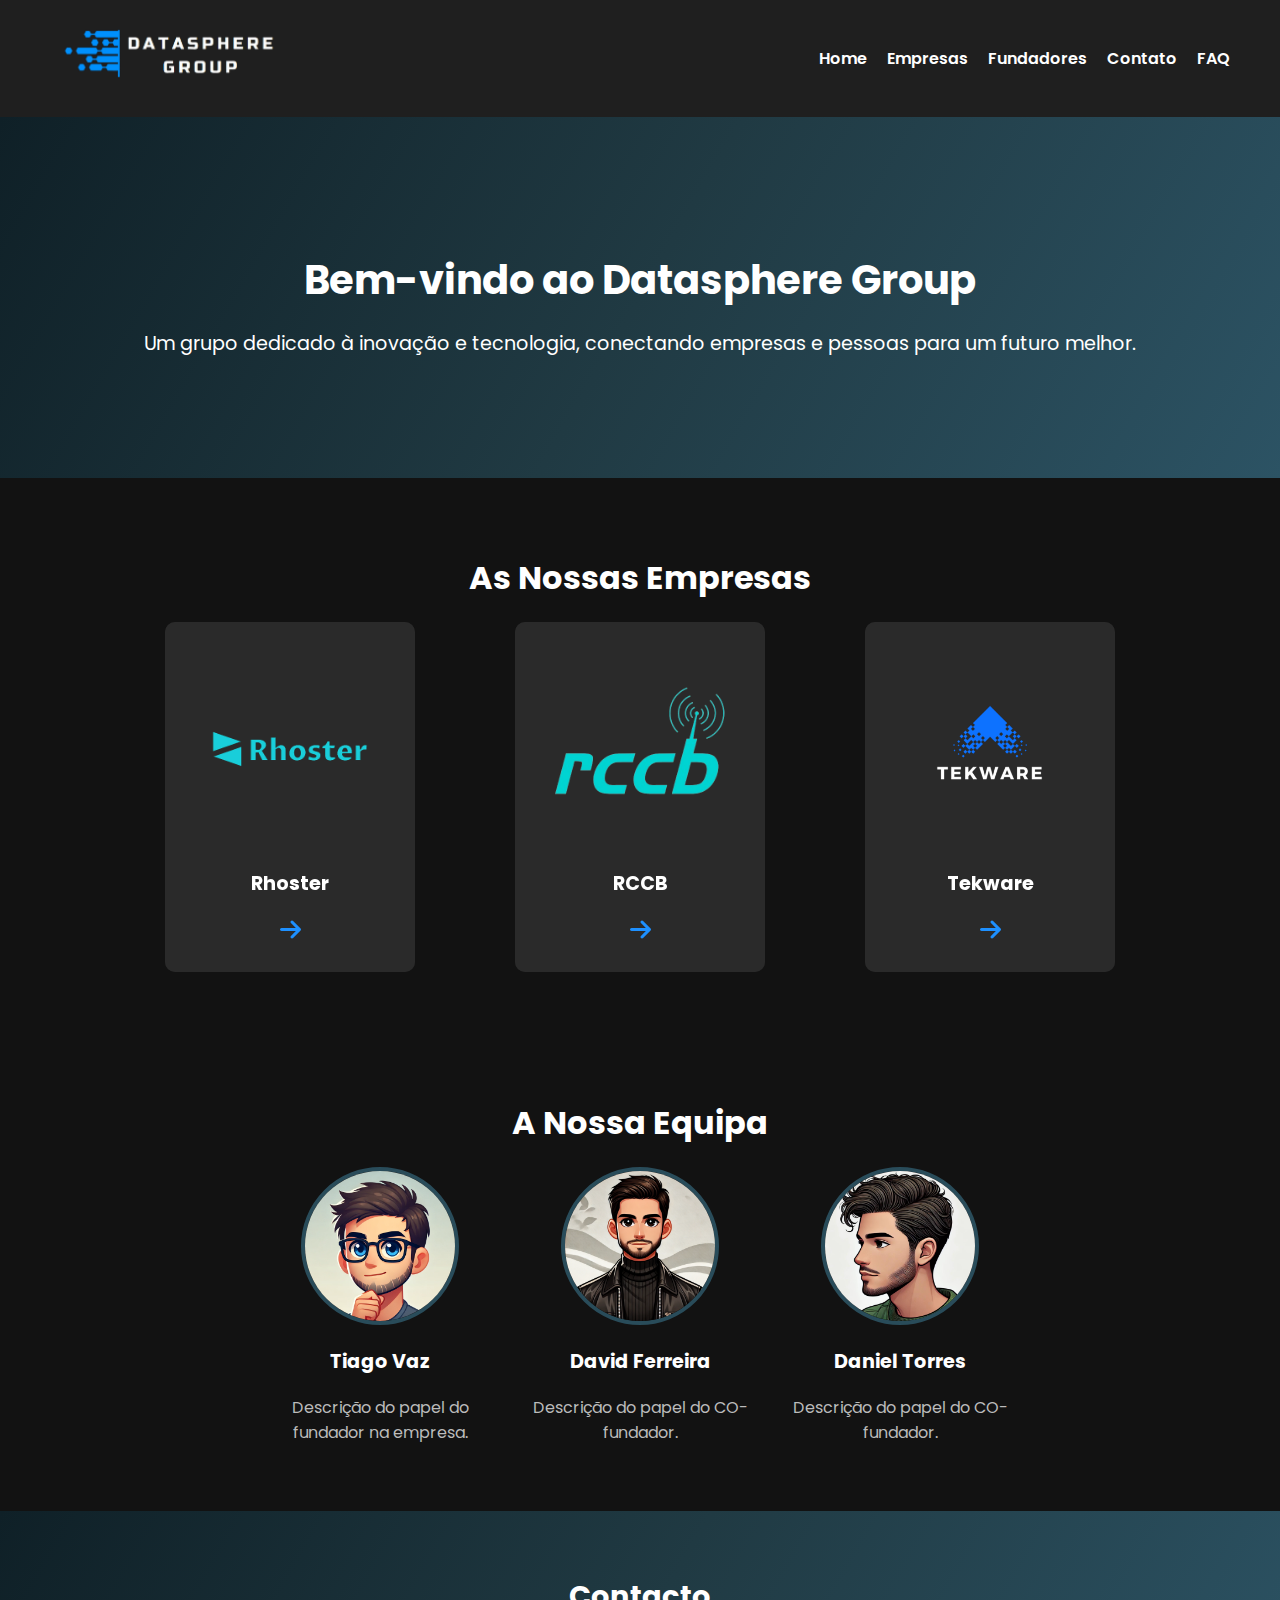
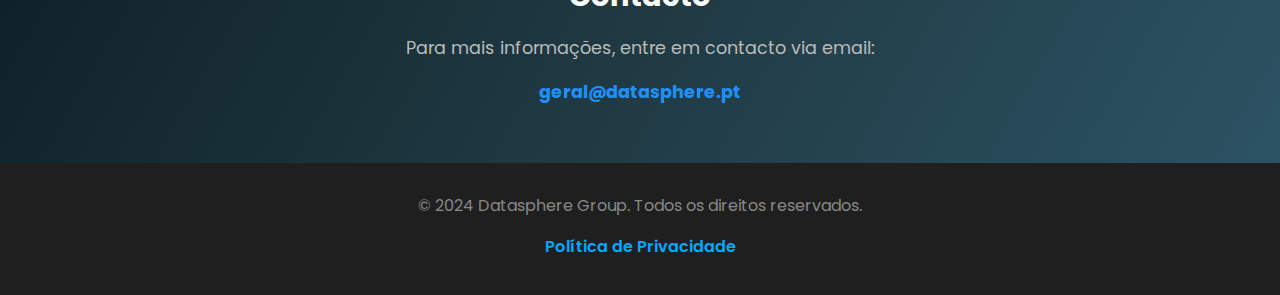
==== index.html @ 9d8e7bbe "Website commit" ====
<!DOCTYPE html>
<html lang="pt">

<head>
  <meta charset="UTF-8" />
  <meta name="viewport" content="width=device-width, initial-scale=1.0" />
  <title>Datasphere Group</title>
  <!-- icon do separador -->
  <link rel="icon" type="image/png" sizes="32x32" href="./img/ICO format Logo.ico" />
  <link rel="icon" type="image/png" sizes="16x16" href="./img/ICO format Logo.ico" />

  <!-- Fonts utilizadas -->
  <link href="https://fonts.googleapis.com/css2?family=Poppins:wght@300;400;600&display=swap" rel="stylesheet" />

  <!-- font icons -->
  <link rel="stylesheet" href="https://cdnjs.cloudflare.com/ajax/libs/font-awesome/6.0.0-beta3/css/all.min.css" />

  <!-- CSS  -->
  <link rel="stylesheet" href="./src/style.css" />
</head>

<body>
  <header>
    <div class="logo">
      <a href="#home">
        <img src="./img/sadadasdsadadsad.png" alt="Datasphere Group Logo" />
      </a>
    </div>
    <nav>
      <ul>
        <li><a href="#home">Home</a></li>
        <li><a href="#empresas">Empresas</a></li>
        <li><a href="#fundadores">Fundadores</a></li>
        <li><a href="#contacto">Contato</a></li>
        <li><a href="faq.html" class="active">FAQ</a></li>
      </ul>
    </nav>
    <div class="menu-toggle">
      <span></span>
      <span></span>
      <span></span>
    </div>
  </header>

  <section id="home" class="hero">
    <div class="hero-content">
      <h2>Bem-vindo ao Datasphere Group</h2>
      <p>
        Um grupo dedicado à inovação e tecnologia, conectando empresas e
        pessoas para um futuro melhor.
      </p>
    </div>
  </section>

  <section id="empresas" class="empresas">
    <h2>As Nossas Empresas</h2>
    <div class="grid">
      <div class="empresa-card">
        <div class="card">
          <div class="front">
            <img src="./img/default 500x500 sem fundo.png" alt="Rhoster Logo" />
            <h3>Rhoster</h3>
            <i class="fa-solid fa-arrow-right"></i>
          </div>
          <div class="back">
            <p>
              A Rhoster, fundada em 2022 em Castelo Branco, oferece alojamento
              de servidores virtuais com conexões rápidas de até 150Mbps
              partilhados. Atua no mercado nacional e europeu por meio de
              parceiros...
            </p>
            <a href="https://www.rhoster.pt" target="_blank">Visitar</a>
          </div>
        </div>
      </div>
      <div class="empresa-card">
        <div class="card">
          <div class="front">
            <img src="./img/rccb.png" alt="RCCB Logo" />
            <h3>RCCB</h3>
            <i class="fa-solid fa-arrow-right"></i>
          </div>
          <div class="back">
            <p>Brevemente mais informações...</p>
            <a href="https://www.rccb.pt" target="_blank">Visitar</a>
          </div>
        </div>
      </div>
      <div class="empresa-card">
        <div class="card">
          <div class="front">
            <img src="./img/3.png" alt="Tekware Logo" />
            <h3>Tekware</h3>
            <i class="fa-solid fa-arrow-right"></i>
          </div>
          <div class="back">
            <p>Brevemente mais informações...</p>
            <a href="https://www.tekware.pt" target="_blank">Visitar</a>
          </div>
        </div>
      </div>
    </div>
  </section>
  <section id="fundadores" class="fundadores">
    <h2>A Nossa Equipa</h2>
    <div class="founders">
      <div class="founder">
        <img src="./img/Avatar Tiago.png" alt="Fundador" />
        <h3>Tiago Vaz</h3>
        <p>Descrição do papel do fundador na empresa.</p>
      </div>
      <div class="founder">
        <img src="./img/Avatar David.png" alt="Co-Fundador" />
        <h3>David Ferreira</h3>
        <p>Descrição do papel do CO-fundador.</p>
      </div>
      <div class="founder">
        <img src="./img/Daniel Torres avatar.jpg" alt="Co-Fundador" />
        <h3>Daniel Torres</h3>
        <p>Descrição do papel do CO-fundador.</p>
      </div>
    </div>
  </section>

  <!-- Nova Seção de Contato -->
  <section id="contacto" class="contacto">
    <h2>Contacto</h2>
    <p>Para mais informações, entre em contacto via email:</p>
    <p><a href="mailto:geral@datasphere.pt">geral@datasphere.pt</a></p>
  </section>

  <footer>
    <p>&copy; 2024 Datasphere Group. Todos os direitos reservados.</p>
    <p>
      <a href="politica-de-privacidade.pdf" target="_blank">Política de Privacidade</a>
    </p>
  </footer>

  <script src="./src/script.js"></script>
</body>

</html>
---- src/style.css ----
/* Estilos gerais */
body {
  margin: 0;
  font-family: "Poppins", sans-serif;
  background-color: #121212;
  color: #fff;
}

/* Cabeçalho */
header {
  display: flex;
  justify-content: space-between;
  align-items: center;
  padding: 20px 50px;
  background: #1f1f1f;
}

header .logo {
  display: flex;
  align-items: center;
}

header .logo img {
  height: 70px;
  margin-right: 10px;
}

header nav ul {
  list-style: none;
  display: flex;
  gap: 20px;
  margin: 0;
  padding: 0;
}

header nav ul li a {
  text-decoration: none;
  color: #fff;
  font-weight: 600;
  transition: color 0.3s ease;
}

header nav ul li a:hover {
  color: #1e90ff;
}

/* Seção Hero */
.hero {
  text-align: center;
  padding: 100px 20px;
  background: linear-gradient(120deg, #0f2027, #203a43, #2c5364);
  /* background-image: url('../img/Background.jpg'); Caminho para a imagem */
  /* background-size: cover; Faz com que a imagem cubra todo o espaço */
  /* background-repeat: no-repeat; Evita que a imagem se repita */
  /* background-position: center; Centraliza a imagem */
  /* background-position-y: 2px; */
}

.hero h2 {
  font-size: 2.5rem;
  margin-bottom: 10px;
}

.hero p {
  font-size: 1.2rem;
}

/* Grid de Empresas */
.empresas {
  padding: 50px;
  text-align: center;
}

.empresas h2 {
  margin-bottom: 20px;
  font-size: 2rem;
}

.grid {
  display: grid;
  grid-template-columns: 250px 250px 250px;
  /* 3 colunas fixas de 250px */
  gap: 100px;
  justify-items: center;
  justify-content: center;
}

/* Estilos dos cards */

.card .front i {
  font-size: 24px;
  /* Tamanho do ícone */
  color: #1e90ff;
  /* Cor do ícone */
  margin-bottom: 10px;
  /* Espaçamento abaixo do ícone */
}

.empresa-card {
  perspective: 1000px;
  /* Profundidade para o efeito 3D */
}

.card {
  width: 250px;
  height: 350px;
  position: relative;
  transform-style: preserve-3d;
  transition: transform 0.5s;
  border-radius: 10px;
  background-color: #1f1f1f;
}

.empresa-card:hover .card {
  transform: rotateY(180deg);
}

.front,
.back {
  position: absolute;
  width: 100%;
  height: 100%;
  backface-visibility: hidden;
  display: flex;
  flex-direction: column;
  justify-content: center;
  align-items: center;
  text-align: center;
  padding: 20px;
  box-sizing: border-box;
  border-radius: 10px;
}

.front {
  background-color: #2a2a2a;
}

.back {
  background-color: #222;
  color: #fff;
  transform: rotateY(180deg);
}

.back a {
  margin-top: 10px;
  color: #fff;
  text-decoration: none;
  background-color: #1e90ff;
  padding: 10px 20px;
  border-radius: 5px;
  transition: background-color 0.3s;
}

.back a:hover {
  background-color: #0044cc;
}

.card img {
  max-width: 100%;
  border-radius: 10px;
}

.card h3 {
  margin-top: 15px;
  font-size: 1.2rem;
  color: #fff;
}

.back p {
  font-size: 1rem;
  color: #bbb;
}

/* Fundadores */
.fundadores {
  padding: 50px;
  text-align: center;
}

.fundadores h2 {
  margin-bottom: 20px;
  font-size: 2rem;
}

/* Ajustando a estrutura da lista de fundadores */
.founders {
  display: flex;
  justify-content: center;
  align-items: center;
  gap: 10px;
  flex-wrap: wrap;
  /* Para permitir que os fundadores se movam para a próxima linha em telas pequenas */
}

.founder {
  text-align: center;
  max-width: 250px;
  /* Limita a largura de cada item "founder" */
  margin: 10 auto;
  /* Centraliza cada bloco de fundador */
}

.founder img {
  border: 4px solid #294c5a;
  width: 150px;
  height: 150px;
  border-radius: 50%;
  object-fit: cover;
  /* Garante que a imagem ocupe o espaço da área definida sem distorções */
}

.founder h3 {
  margin-top: 15px;
  font-size: 1.2rem;
}

.founder p {
  font-size: 1rem;
  color: #bbb;
  /* Cor mais suave para a descrição */
}

/* Seção de Contato */
.contacto {
  padding: 40px 20px;
  text-align: center;
  background: linear-gradient(120deg, #0f2027, #203a43, #2c5364);
}

.contacto h2 {
  font-size: 1.8rem;
  margin-bottom: 10px;
}

.contacto p {
  font-size: 1.1rem;
  color: #bbb;
}

.contacto a {
  color: #1e90ff;
  text-decoration: none;
  font-weight: bold;
}

.contacto a:hover {
  text-decoration: underline;
  color: #0044cc;
}

/* Rodapé */
footer {
  text-align: center;
  padding: 20px;
  background: #1f1f1f;
  color: #888;
}

footer a {
  color: #00aaff;
  text-decoration: none;
  font-weight: 600;
  padding: 0 10px;
}

footer a:hover {
  text-decoration: underline;
  color: #1e90ff;
}

/* Adicionar o espaçamento e o layout para os links no rodapé */
footer p {
  margin-top: 10px;
}

/* Estilos do Slider */
.slider {
  position: relative;
  overflow: hidden;
}

.slide {
  position: absolute;
  width: 100%;
  opacity: 0;
  transition: opacity 1s;
}

.slide.active {
  opacity: 1;
}

/* Menu Responsivo */
nav {
  display: flex;
  justify-content: flex-end;
  width: 100%;
}

nav ul {
  list-style: none;
  display: flex;
  gap: 20px;
  margin: 0;
  padding: 0;
}

nav.open {
  display: flex;
  flex-direction: column;
  align-items: center;
}

/* Estilos para o menu-toggle (botão de menu) */
.menu-toggle {
  display: none;
  cursor: pointer;
}

.menu-toggle span {
  display: block;
  width: 30px;
  height: 3px;
  background: #fff;
  margin: 5px 0;
}

/* Responsividade */
@media (max-width: 768px) {
  header nav {
    display: none;
    /* Oculta o menu inicialmente */
    width: 100%;
    /* Garantir que o menu ocupe toda a largura */
    background: #1f1f1f;
    /* Fundo do menu no mobile */
    position: absolute;
    /* Permite que o menu sobreponha o conteúdo */
    top: 60px;
    /* Alinha o menu abaixo do cabeçalho */
    left: 0;
    right: 0;
    padding: 20px 0;
    text-align: center;
    /* Alinha os itens do menu no centro */
  }

  nav.open {
    display: flex;
    /* Exibe o menu quando a classe "open" for adicionada */
    margin-top: 50px;
  }

  header nav ul {
    display: flex;
    flex-direction: column;
    align-items: center;
  }

  header nav ul li {
    margin: 10px 0;
  }

  .menu-toggle {
    display: block;
    /* Exibe o botão de menu no mobile */
  }

  header nav ul li a {
    color: #fff;
    font-weight: 600;
    font-size: 1.2rem;
    transition: color 0.3s ease;
  }

  header nav ul li a:hover {
    color: #1e90ff;
  }
}

@media (max-width: 480px) {
  .hero h2 {
    font-size: 2rem;
  }

  .hero p {
    font-size: 1rem;
  }

  .empresas h2 {
    font-size: 1.5rem;
  }

  .grid {
    grid-template-columns: repeat(auto-fit, minmax(150px, 1fr));
  }

  .founder img {
    width: 120px;
    height: 120px;
  }

  .founder h3 {
    font-size: 1rem;
  }
}

/* Seção FAQ */
.faq-section {
  padding: 50px 20px;
  text-align: center;
  background-color: #121212;
  color: #fff;
}

.faq-section h2 {
  font-size: 2rem;
  margin-bottom: 30px;
}

.faq-container {
  max-width: 800px;
  margin: 0 auto;
}

.faq-item {
  margin-bottom: 20px;
  background-color: #1f1f1f;
  border-radius: 10px;
  overflow: hidden;
  border: 1px solid #2c2c2c;
}

.faq-question {
  display: flex;
  justify-content: space-between;
  align-items: center;
  padding: 15px 20px;
  cursor: pointer;
  background-color: #2a2a2a;
}

.faq-question h3 {
  font-size: 1.2rem;
  margin: 0;
  color: #fff;
}

.faq-question i {
  font-size: 1rem;
  color: #1e90ff;
  transition: transform 0.3s ease;
}

.faq-answer {
  display: none;
  padding: 15px 20px;
  background-color: #222;
  color: #bbb;
  border-top: 1px solid #2c2c2c;
  text-align: left;
}

.faq-answer p {
  margin: 0;
}

.faq-answer a {
  color: #1e90ff;
  text-decoration: none;
}

.faq-answer a:hover {
  text-decoration: underline;
}

.faq-question.open i {
  transform: rotate(180deg);
}

.faq-footer {
  margin-top: 250px;
}
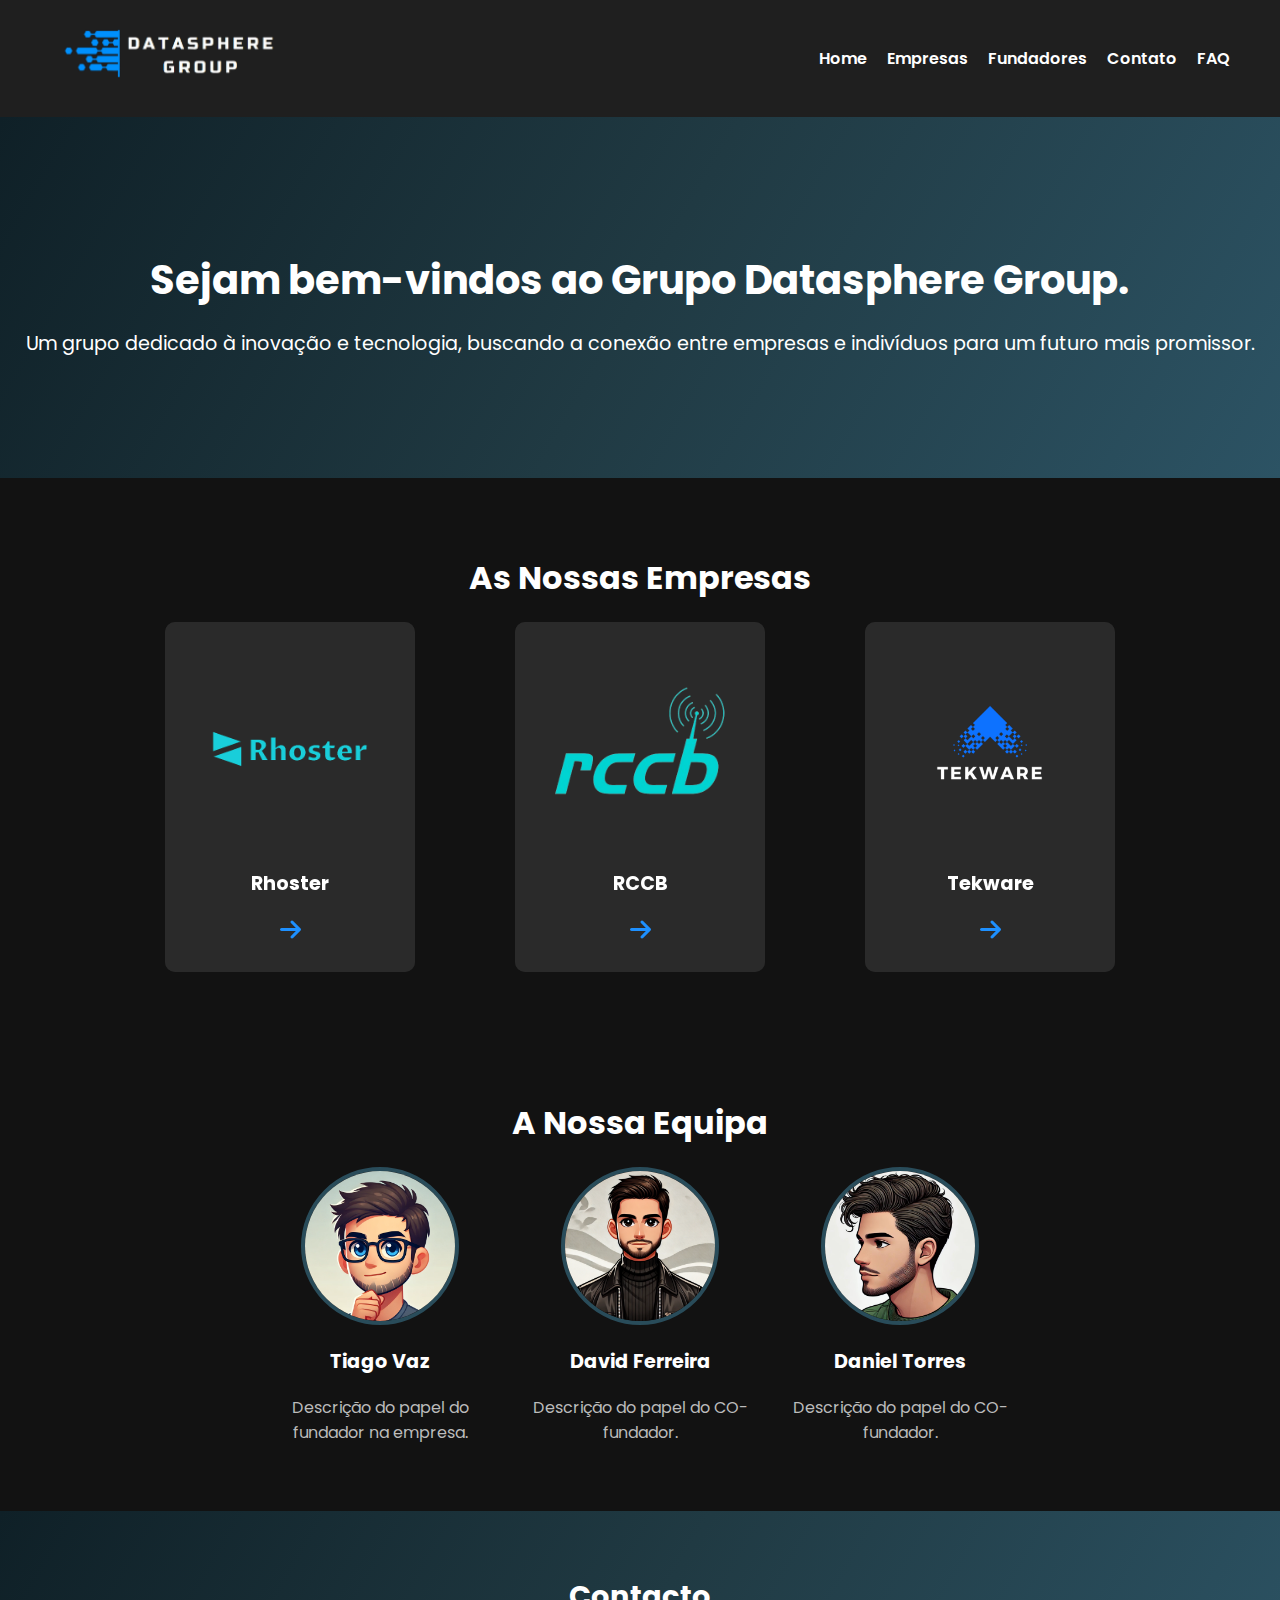
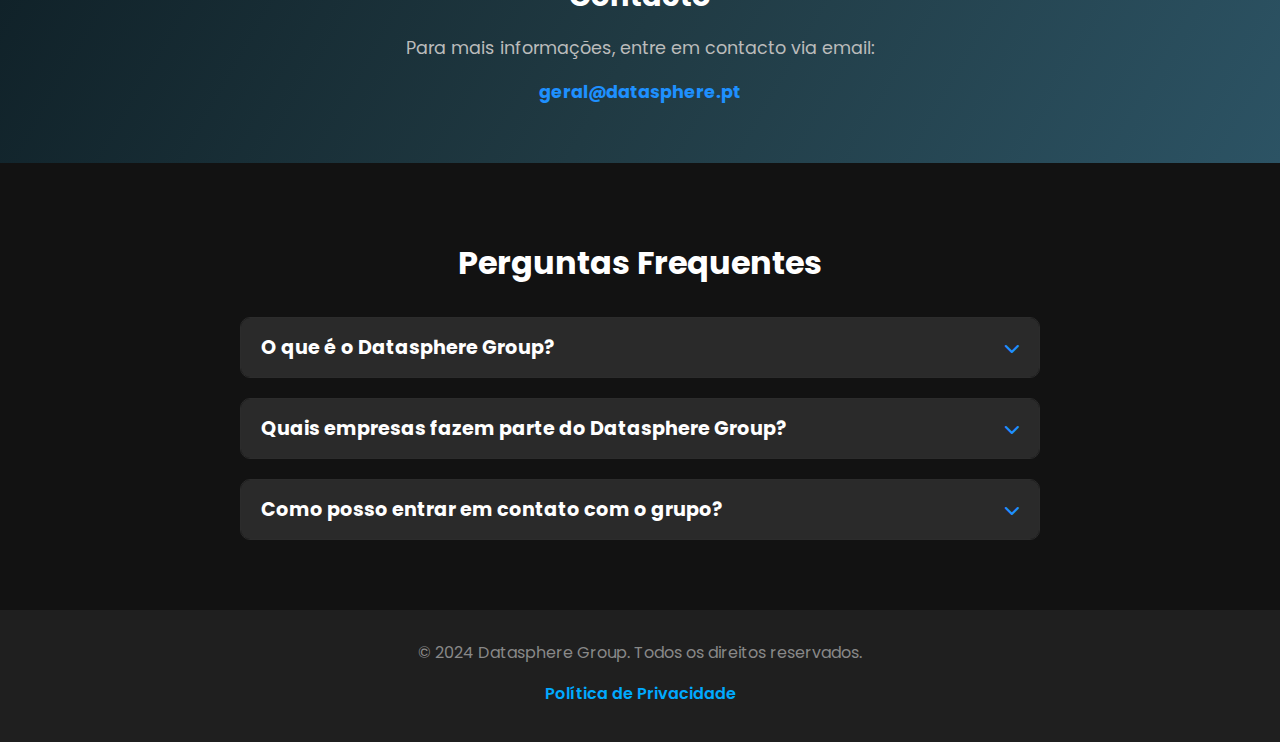
==== commit c615f79f: "Update" ====
--- a/index.html
+++ b/index.html
@@ -32,7 +32,7 @@
         <li><a href="#empresas">Empresas</a></li>
         <li><a href="#fundadores">Fundadores</a></li>
         <li><a href="#contacto">Contato</a></li>
-        <li><a href="faq.html" class="active">FAQ</a></li>
+        <li><a href="#faq" class="active">FAQ</a></li>
       </ul>
     </nav>
     <div class="menu-toggle">
@@ -44,10 +44,9 @@
 
   <section id="home" class="hero">
     <div class="hero-content">
-      <h2>Bem-vindo ao Datasphere Group</h2>
+      <h2>Sejam bem-vindos ao Grupo Datasphere Group.</h2>
       <p>
-        Um grupo dedicado à inovação e tecnologia, conectando empresas e
-        pessoas para um futuro melhor.
+        Um grupo dedicado à inovação e tecnologia, buscando a conexão entre empresas e indivíduos para um futuro mais promissor.
       </p>
     </div>
   </section>
@@ -64,10 +63,7 @@
           </div>
           <div class="back">
             <p>
-              A Rhoster, fundada em 2022 em Castelo Branco, oferece alojamento
-              de servidores virtuais com conexões rápidas de até 150Mbps
-              partilhados. Atua no mercado nacional e europeu por meio de
-              parceiros...
+              A Rhoster foi fundada em 2022 e tem como objetivo atender ao mercado nacional de tecnologias de informação, especificamente voltada para o alojamento de servidores virtuais, Alojamentos Web...
             </p>
             <a href="https://www.rhoster.pt" target="_blank">Visitar</a>
           </div>
@@ -81,7 +77,7 @@
             <i class="fa-solid fa-arrow-right"></i>
           </div>
           <div class="back">
-            <p>Brevemente mais informações...</p>
+            <p>A Rádio Clube Castelo Branco, com uma proposta jovem e abrangente, posiciona-se como uma estação de rádio online, com alcance global....</p>
             <a href="https://www.rccb.pt" target="_blank">Visitar</a>
           </div>
         </div>
@@ -94,13 +90,14 @@
             <i class="fa-solid fa-arrow-right"></i>
           </div>
           <div class="back">
-            <p>Brevemente mais informações...</p>
+            <p>A Tekware traduz a ideia em resultados concretos com marketing digital, criação de websites, assistência informática e muito mais...</p>
             <a href="https://www.tekware.pt" target="_blank">Visitar</a>
           </div>
         </div>
       </div>
     </div>
   </section>
+
   <section id="fundadores" class="fundadores">
     <h2>A Nossa Equipa</h2>
     <div class="founders">
@@ -122,11 +119,55 @@
     </div>
   </section>
 
-  <!-- Nova Seção de Contato -->
   <section id="contacto" class="contacto">
     <h2>Contacto</h2>
     <p>Para mais informações, entre em contacto via email:</p>
     <p><a href="mailto:geral@datasphere.pt">geral@datasphere.pt</a></p>
+  </section>
+
+  <section id="faq" class="faq-section">
+    <h2>Perguntas Frequentes</h2>
+    <div class="faq-container">
+      <div class="faq-item">
+        <div class="faq-question">
+          <h3>O que é o Datasphere Group?</h3>
+          <i class="fa fa-chevron-down"></i>
+        </div>
+        <div class="faq-answer">
+          <p>
+            O Datasphere Group é um grupo dedicado à inovação e tecnologia,
+            conectando empresas e pessoas para um futuro melhor.
+          </p>
+        </div>
+      </div>
+
+      <div class="faq-item">
+        <div class="faq-question">
+          <h3>Quais empresas fazem parte do Datasphere Group?</h3>
+          <i class="fa fa-chevron-down"></i>
+        </div>
+        <div class="faq-answer">
+          <p>
+            Atualmente, o Datasphere Group inclui as empresas Rhoster, RCCB e
+            Tekware, cada uma com um papel específico no mercado de
+            tecnologia.
+          </p>
+        </div>
+      </div>
+
+      <div class="faq-item">
+        <div class="faq-question">
+          <h3>Como posso entrar em contato com o grupo?</h3>
+          <i class="fa fa-chevron-down"></i>
+        </div>
+        <div class="faq-answer">
+          <p>
+            Você pode nos contatar por e-mail em
+            <a href="mailto:geral@datasphere.pt">geral@datasphere.pt</a>.
+          </p>
+        </div>
+      </div>
+    </div>
   </section>
 
   <footer>
--- a/src/style.css
+++ b/src/style.css
@@ -476,8 +476,4 @@
 
 .faq-question.open i {
   transform: rotate(180deg);
-}
-
-.faq-footer {
-  margin-top: 250px;
 }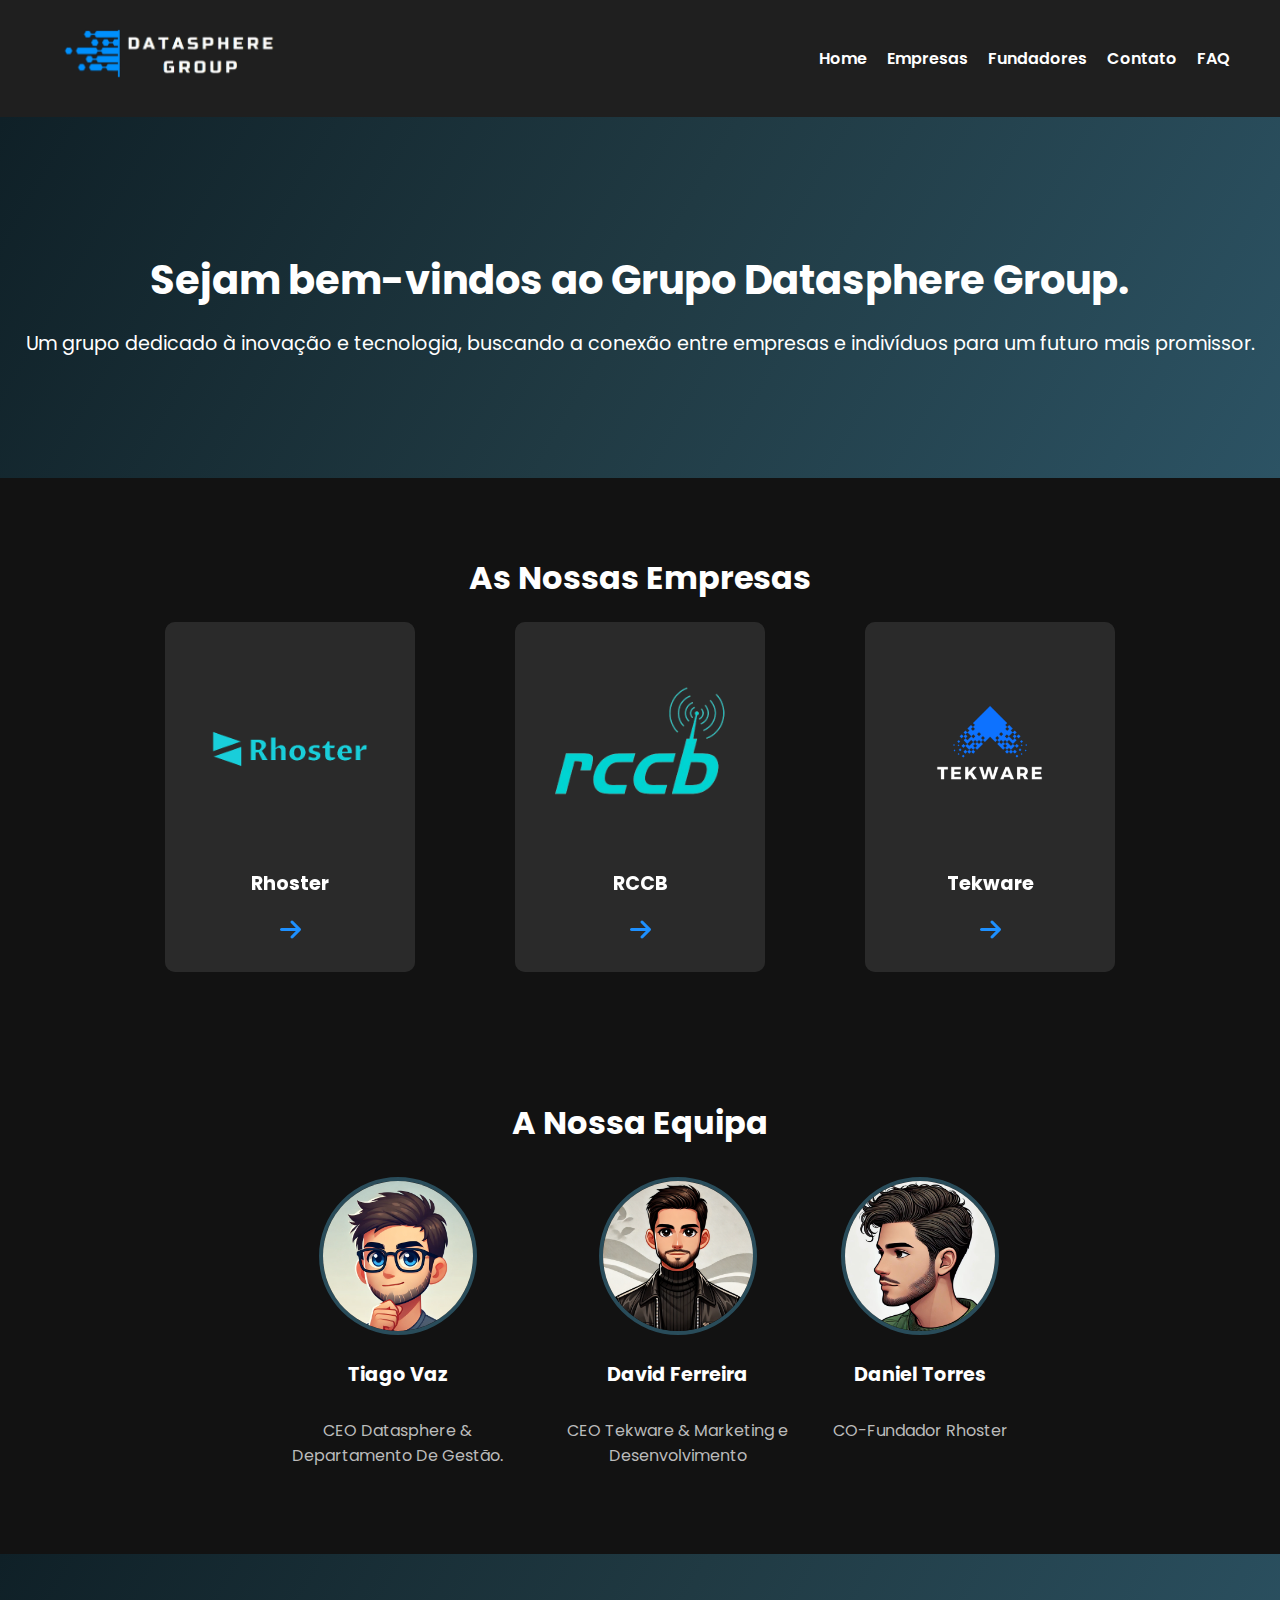
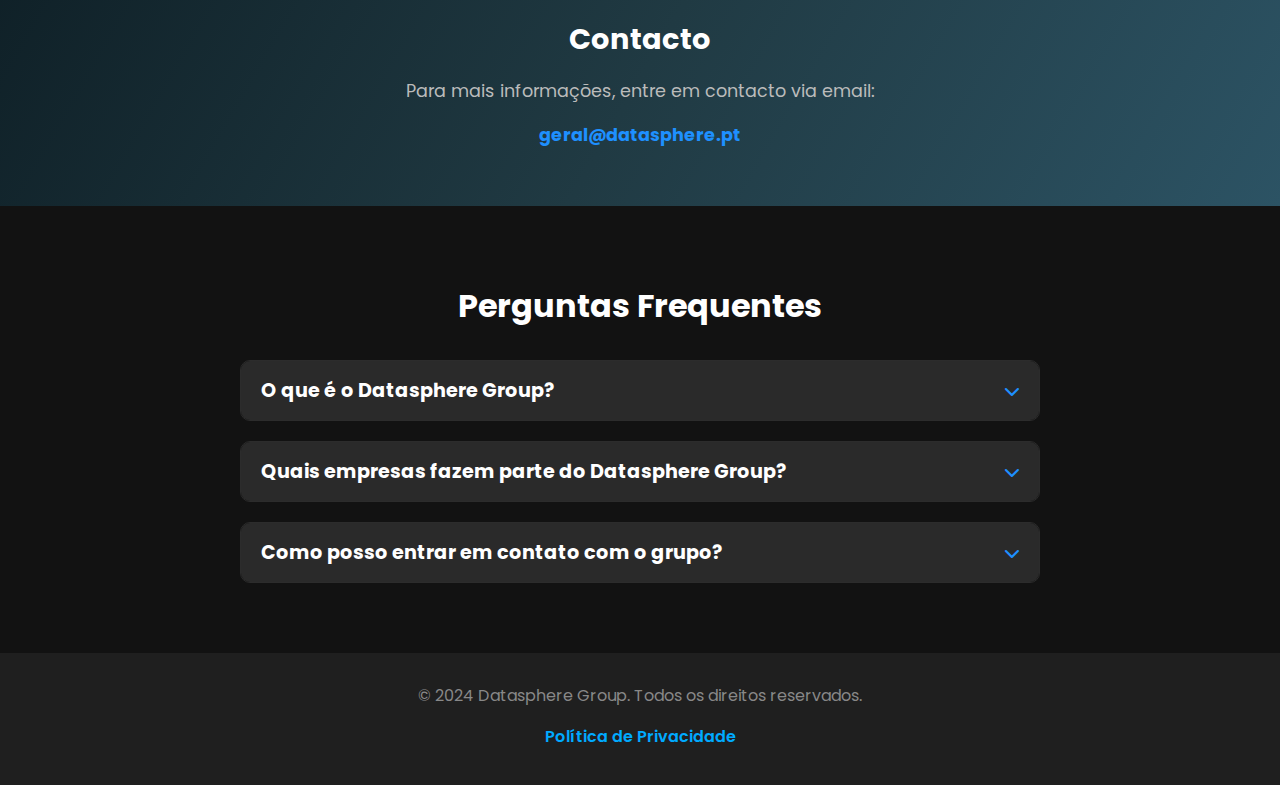
==== commit 5c012122: "update" ====
--- a/index.html
+++ b/index.html
@@ -104,17 +104,17 @@
       <div class="founder">
         <img src="./img/Avatar Tiago.png" alt="Fundador" />
         <h3>Tiago Vaz</h3>
-        <p>Descrição do papel do fundador na empresa.</p>
+        <p>CEO Datasphere & Departamento De Gestão.</p>
       </div>
       <div class="founder">
         <img src="./img/Avatar David.png" alt="Co-Fundador" />
         <h3>David Ferreira</h3>
-        <p>Descrição do papel do CO-fundador.</p>
+        <p>CEO Tekware & Marketing e Desenvolvimento</p>
       </div>
       <div class="founder">
         <img src="./img/Daniel Torres avatar.jpg" alt="Co-Fundador" />
         <h3>Daniel Torres</h3>
-        <p>Descrição do papel do CO-fundador.</p>
+        <p>CO-Fundador Rhoster</p>
       </div>
     </div>
   </section>
--- a/src/style.css
+++ b/src/style.css
@@ -186,39 +186,47 @@
 .founders {
   display: flex;
   justify-content: center;
-  align-items: center;
+  align-items: flex-start;
   gap: 10px;
   flex-wrap: wrap;
-  /* Para permitir que os fundadores se movam para a próxima linha em telas pequenas */
-}
-
+  margin: 0; /* Garantir que não haja margens externas inesperadas */
+}
+
+/* Ajustando o alinhamento de cada item "founder" */
 .founder {
   text-align: center;
   max-width: 250px;
-  /* Limita a largura de cada item "founder" */
-  margin: 10 auto;
-  /* Centraliza cada bloco de fundador */
-}
-
+  margin: 10px; /* Garantir que todos os itens tenham a mesma margem */
+  display: flex;
+  flex-direction: column;
+  justify-content: flex-start;
+  align-items: center;
+}
+
+/* Ajustando as imagens dos fundadores */
 .founder img {
   border: 4px solid #294c5a;
   width: 150px;
   height: 150px;
   border-radius: 50%;
   object-fit: cover;
-  /* Garante que a imagem ocupe o espaço da área definida sem distorções */
-}
-
+  margin-bottom: 15px; /* Espaçamento entre a imagem e o nome/descrição */
+}
+
+/* Descrição do fundador */
 .founder h3 {
-  margin-top: 15px;
+  margin-top: 10px;
   font-size: 1.2rem;
 }
 
 .founder p {
   font-size: 1rem;
   color: #bbb;
-  /* Cor mais suave para a descrição */
-}
+  margin-top: 10px;
+  flex-grow: 1;
+  min-height: 60px;
+}
+
 
 /* Seção de Contato */
 .contacto {
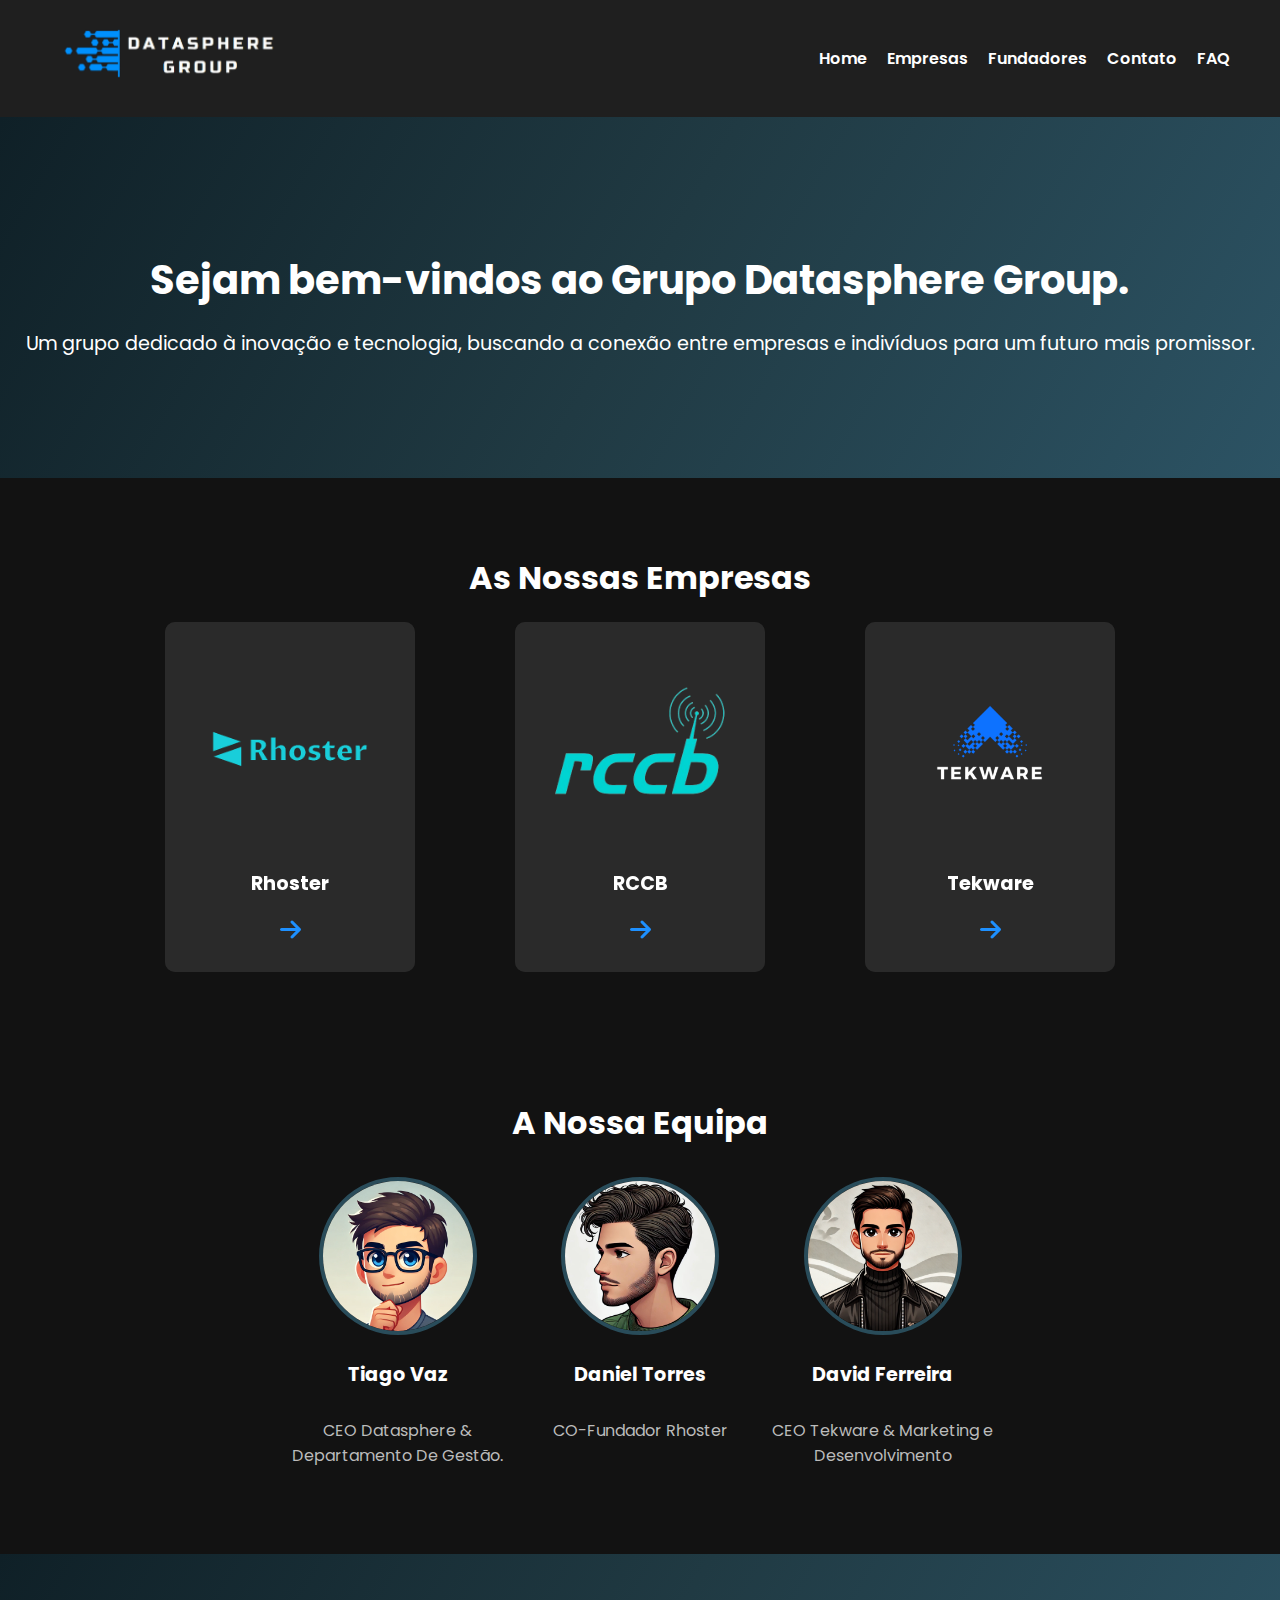
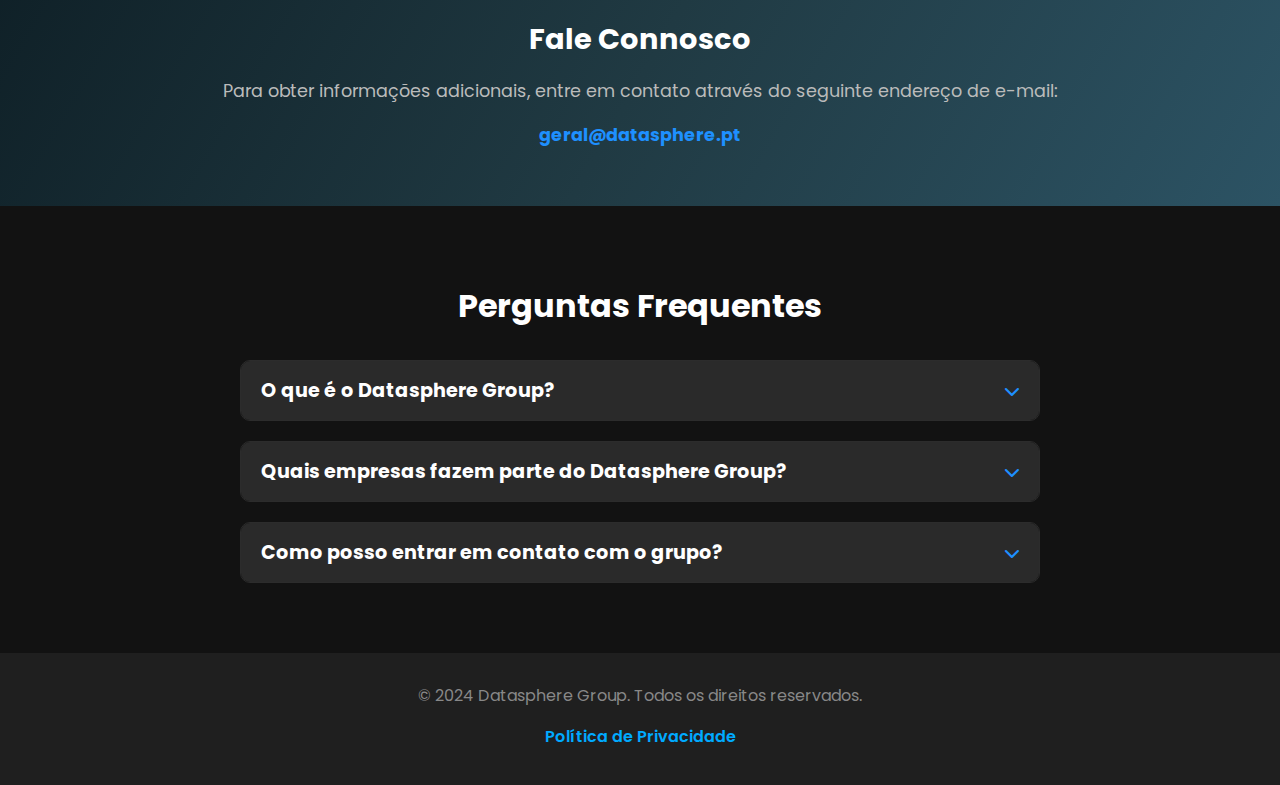
==== commit 5420c8b2: "Update index.html" ====
--- a/index.html
+++ b/index.html
@@ -107,21 +107,21 @@
         <p>CEO Datasphere & Departamento De Gestão.</p>
       </div>
       <div class="founder">
+        <img src="./img/Daniel Torres avatar.jpg" alt="Co-Fundador" />
+        <h3>Daniel Torres</h3>
+        <p>CO-Fundador Rhoster</p>
+      </div>
+      <div class="founder">
         <img src="./img/Avatar David.png" alt="Co-Fundador" />
         <h3>David Ferreira</h3>
         <p>CEO Tekware & Marketing e Desenvolvimento</p>
-      </div>
-      <div class="founder">
-        <img src="./img/Daniel Torres avatar.jpg" alt="Co-Fundador" />
-        <h3>Daniel Torres</h3>
-        <p>CO-Fundador Rhoster</p>
       </div>
     </div>
   </section>
 
   <section id="contacto" class="contacto">
-    <h2>Contacto</h2>
-    <p>Para mais informações, entre em contacto via email:</p>
+    <h2>Fale Connosco</h2>
+    <p>Para obter informações adicionais, entre em contato através do seguinte endereço de e-mail:</p>
     <p><a href="mailto:geral@datasphere.pt">geral@datasphere.pt</a></p>
   </section>
 
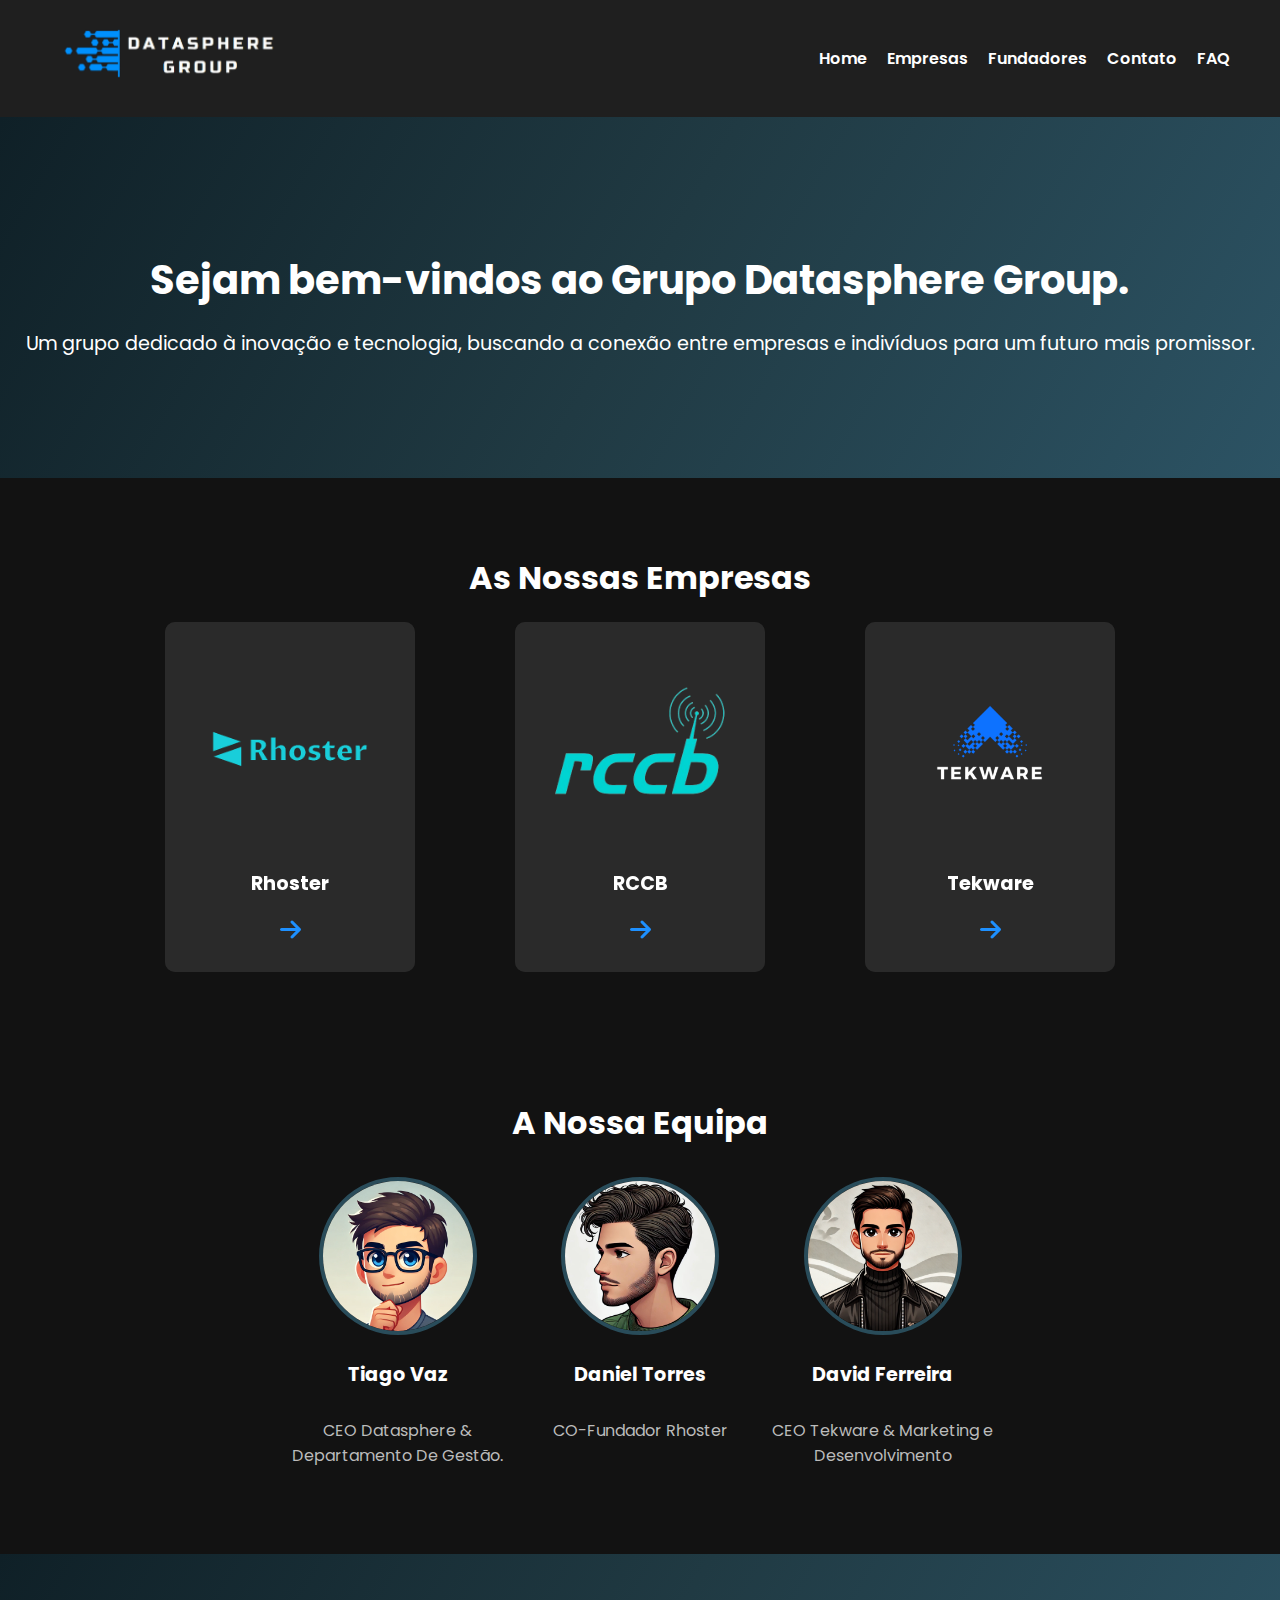
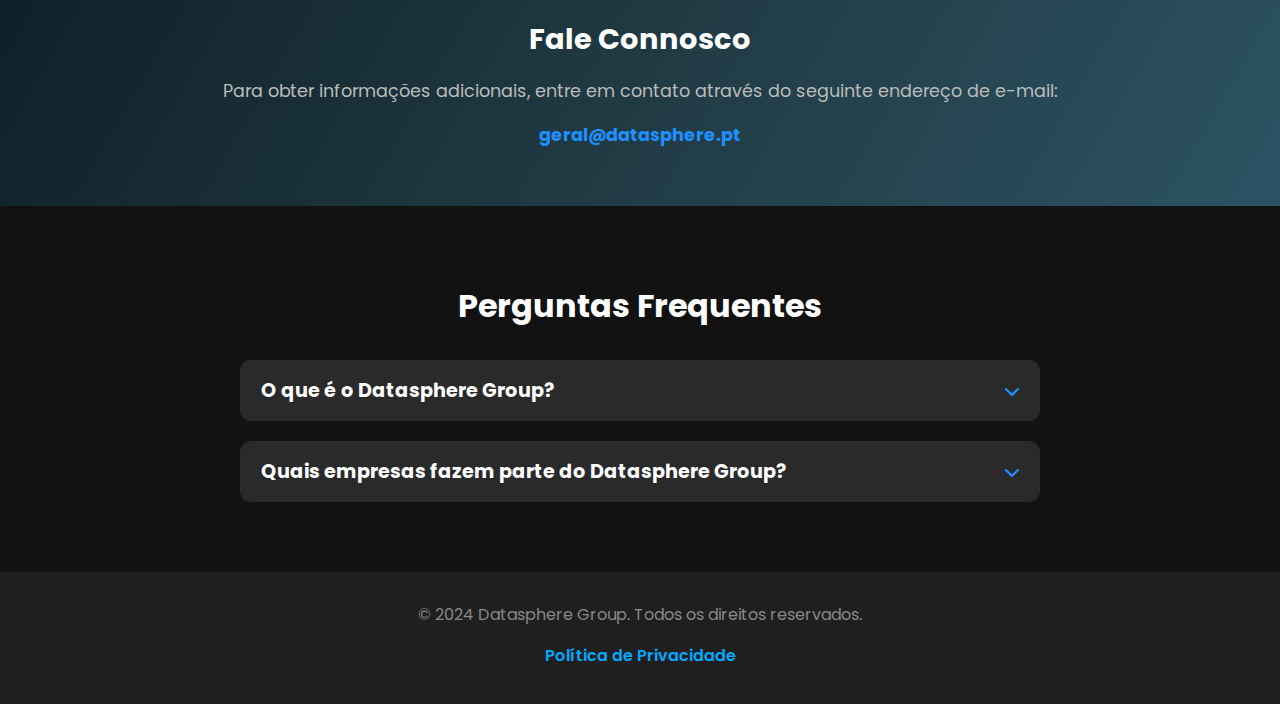
==== commit 54264812: "Update index.html" ====
--- a/index.html
+++ b/index.html
@@ -135,8 +135,7 @@
         </div>
         <div class="faq-answer">
           <p>
-            O Datasphere Group é um grupo dedicado à inovação e tecnologia,
-            conectando empresas e pessoas para um futuro melhor.
+            A Datasphere Group dedica-se à inovação e tecnologia, buscando a conexão entre empresas e indivíduos para um futuro mais promissor.
           </p>
         </div>
       </div>
@@ -148,22 +147,7 @@
         </div>
         <div class="faq-answer">
           <p>
-            Atualmente, o Datasphere Group inclui as empresas Rhoster, RCCB e
-            Tekware, cada uma com um papel específico no mercado de
-            tecnologia.
-          </p>
-        </div>
-      </div>
-
-      <div class="faq-item">
-        <div class="faq-question">
-          <h3>Como posso entrar em contato com o grupo?</h3>
-          <i class="fa fa-chevron-down"></i>
-        </div>
-        <div class="faq-answer">
-          <p>
-            Você pode nos contatar por e-mail em
-            <a href="mailto:geral@datasphere.pt">geral@datasphere.pt</a>.
+            Composto pelas empresas Rhoster, RCCB e Tekware, a Datasphere Group está na vanguarda da inovação tecnológica. Ao integrar as competências de cada uma dessas empresas, o grupo oferece soluções personalizadas e escaláveis, preparando seus clientes para os desafios do futuro.
           </p>
         </div>
       </div>
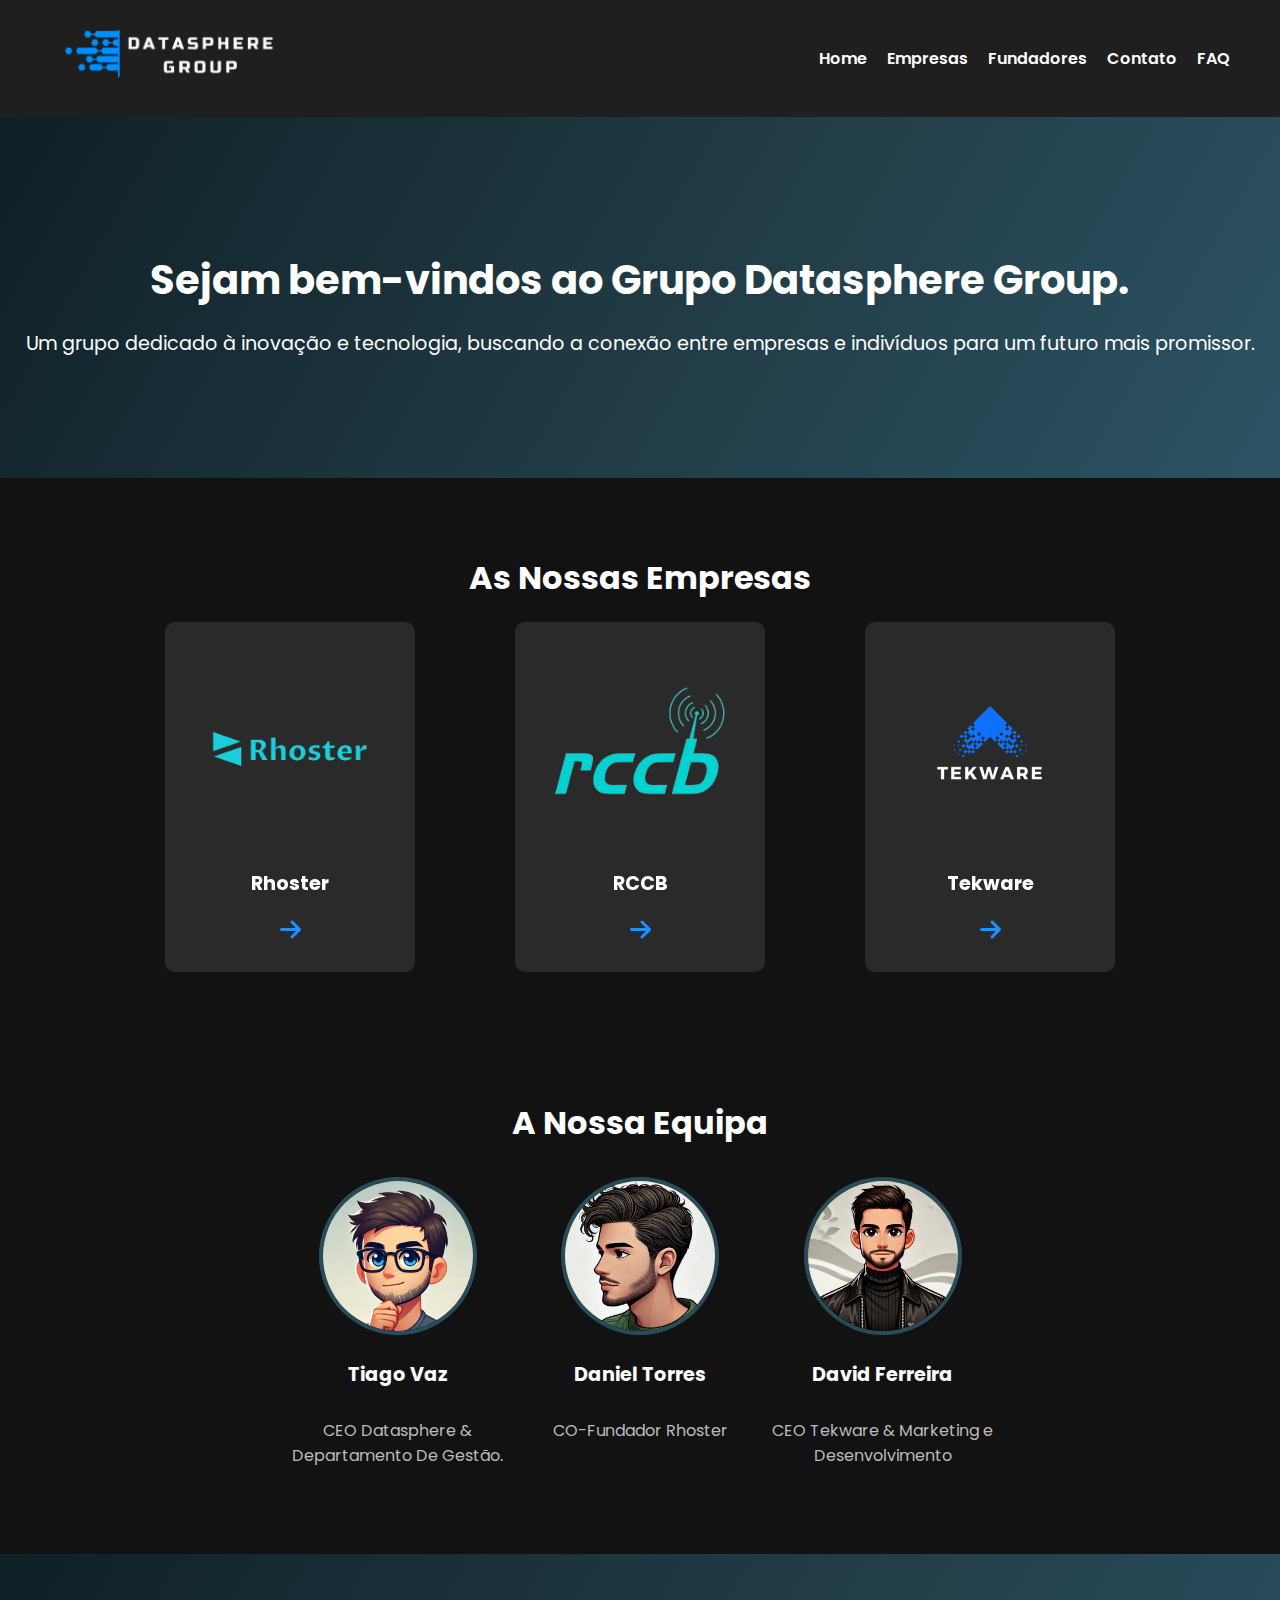
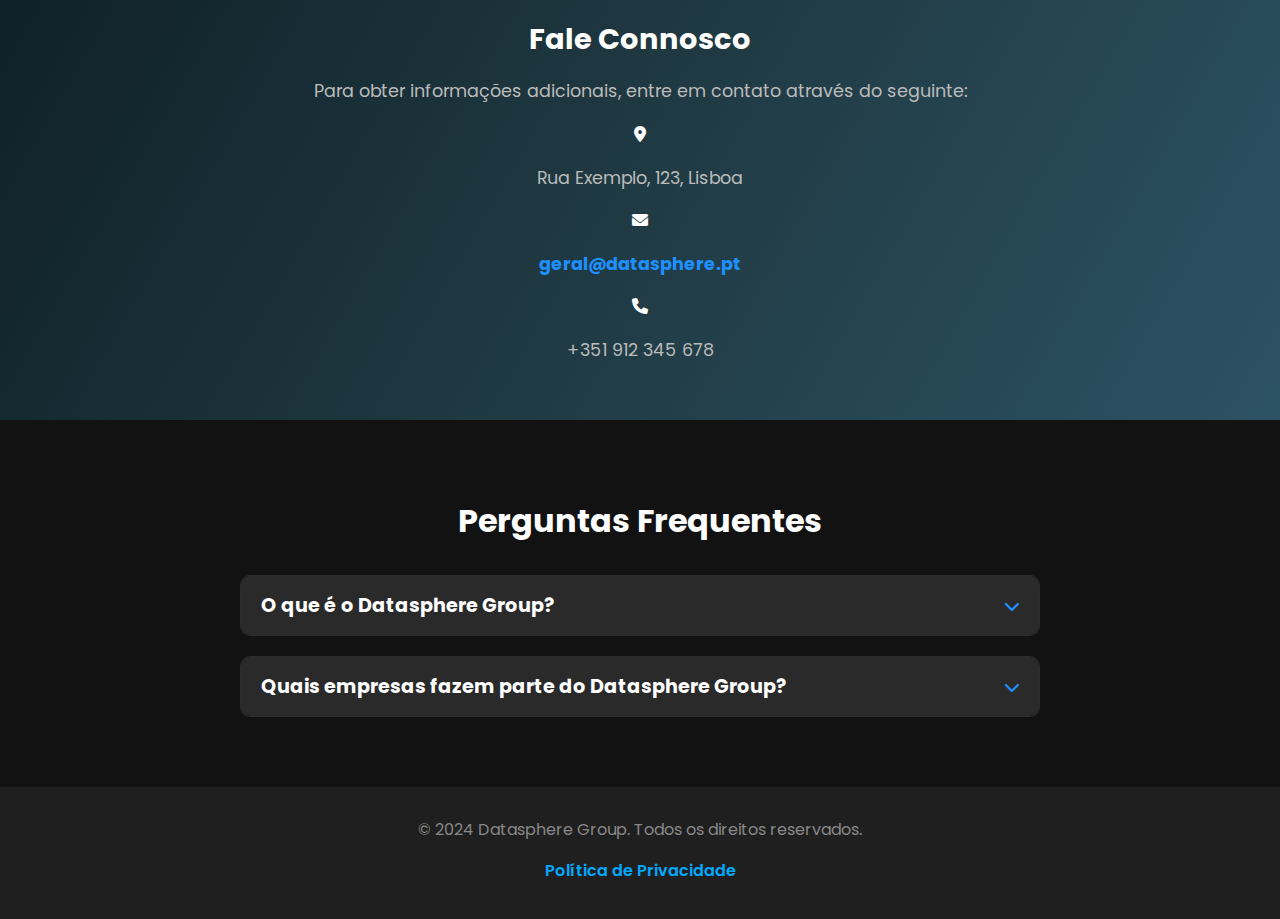
==== commit 8cc7fd18: "Update index.html" ====
--- a/index.html
+++ b/index.html
@@ -121,9 +121,26 @@
 
   <section id="contacto" class="contacto">
     <h2>Fale Connosco</h2>
-    <p>Para obter informações adicionais, entre em contato através do seguinte endereço de e-mail:</p>
-    <p><a href="mailto:geral@datasphere.pt">geral@datasphere.pt</a></p>
+    <p>Para obter informações adicionais, entre em contato através do seguinte:</p>
+    
+    <div class="contact-info">
+      <div class="contact-item left">
+        <i class="fa-sharp fa-solid fa-location-dot"></i> <!-- Ícone de endereço -->
+        <p>Rua Exemplo, 123, Lisboa</p>
+      </div>
+  
+      <div class="contact-item center">
+        <i class="fa-sharp fa-solid fa-envelope"></i> <!-- Ícone de e-mail -->
+        <p><a href="mailto:geral@datasphere.pt">geral@datasphere.pt</a></p>
+      </div>
+  
+      <div class="contact-item right">
+        <i class="fa-sharp fa-solid fa-phone"></i> <!-- Ícone de telefone -->
+        <p>+351 912 345 678</p>
+      </div>
+    </div>
   </section>
+  
 
   <section id="faq" class="faq-section">
     <h2>Perguntas Frequentes</h2>
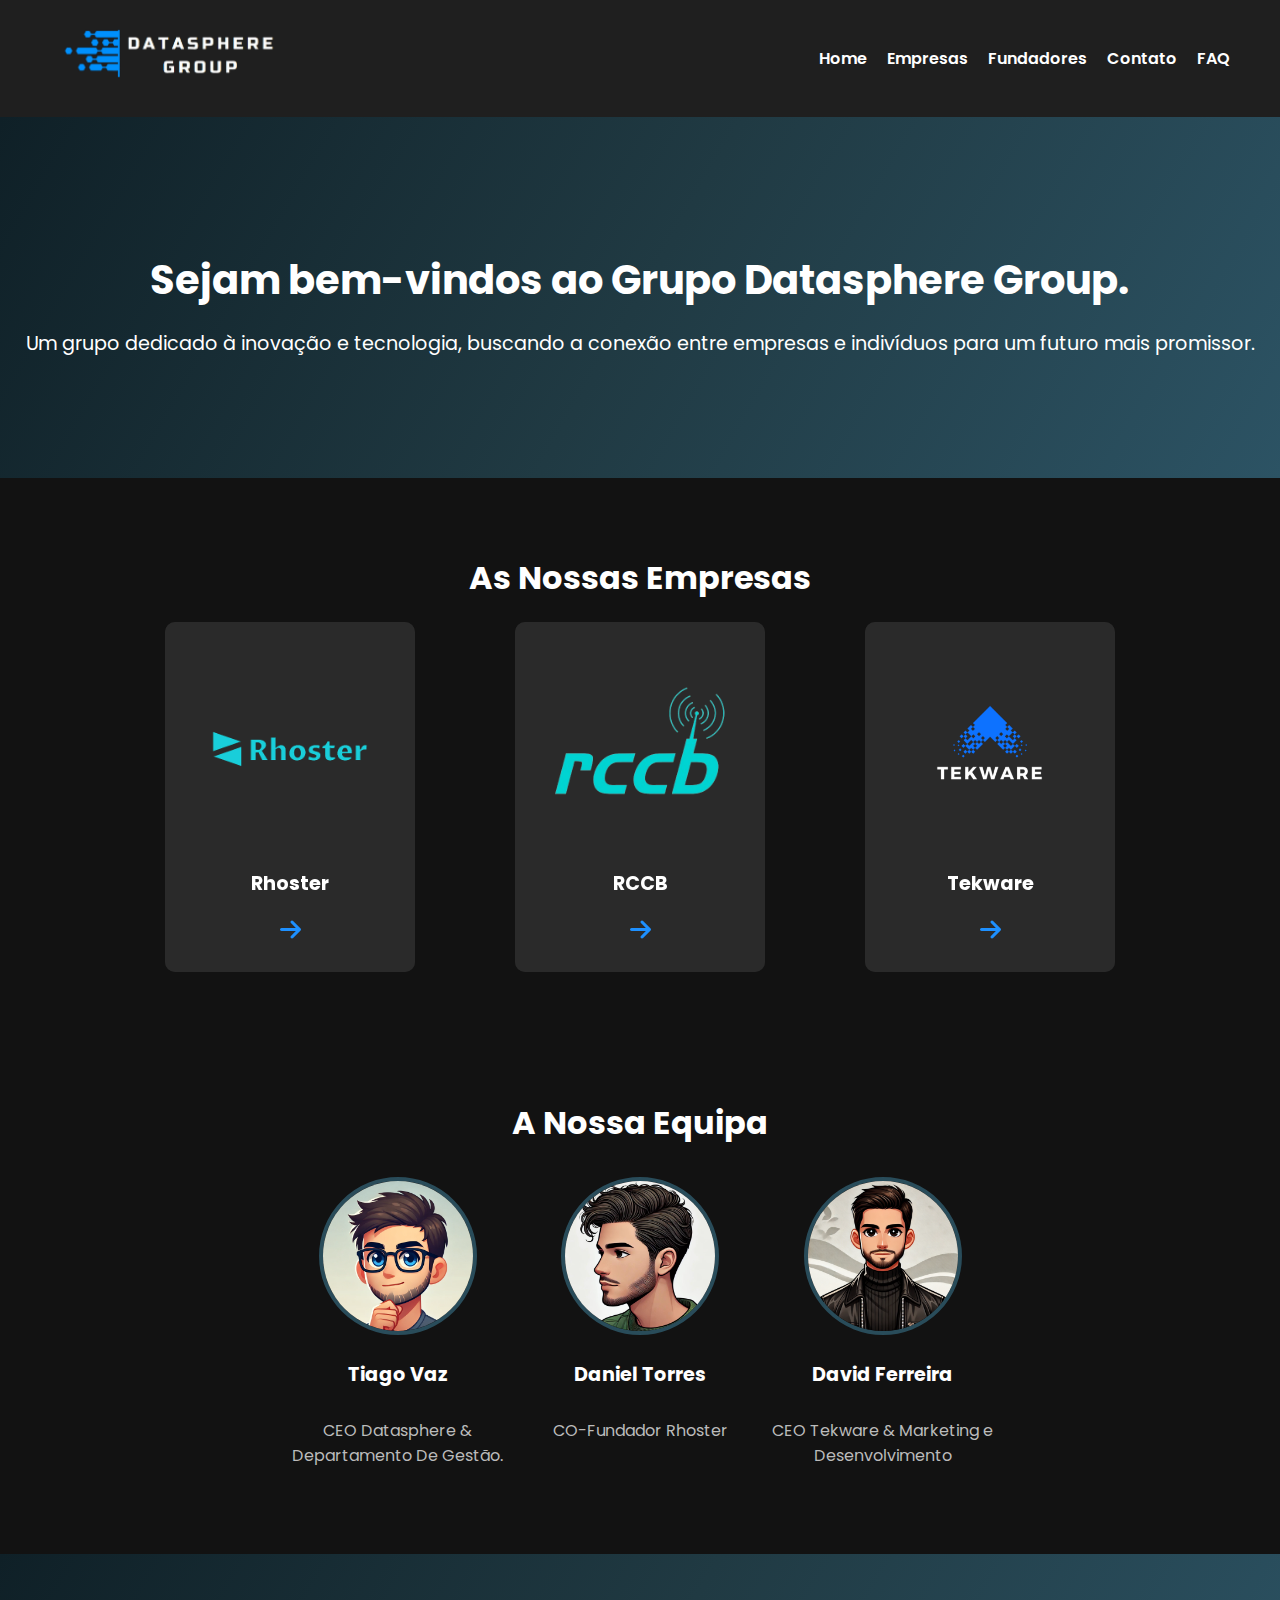
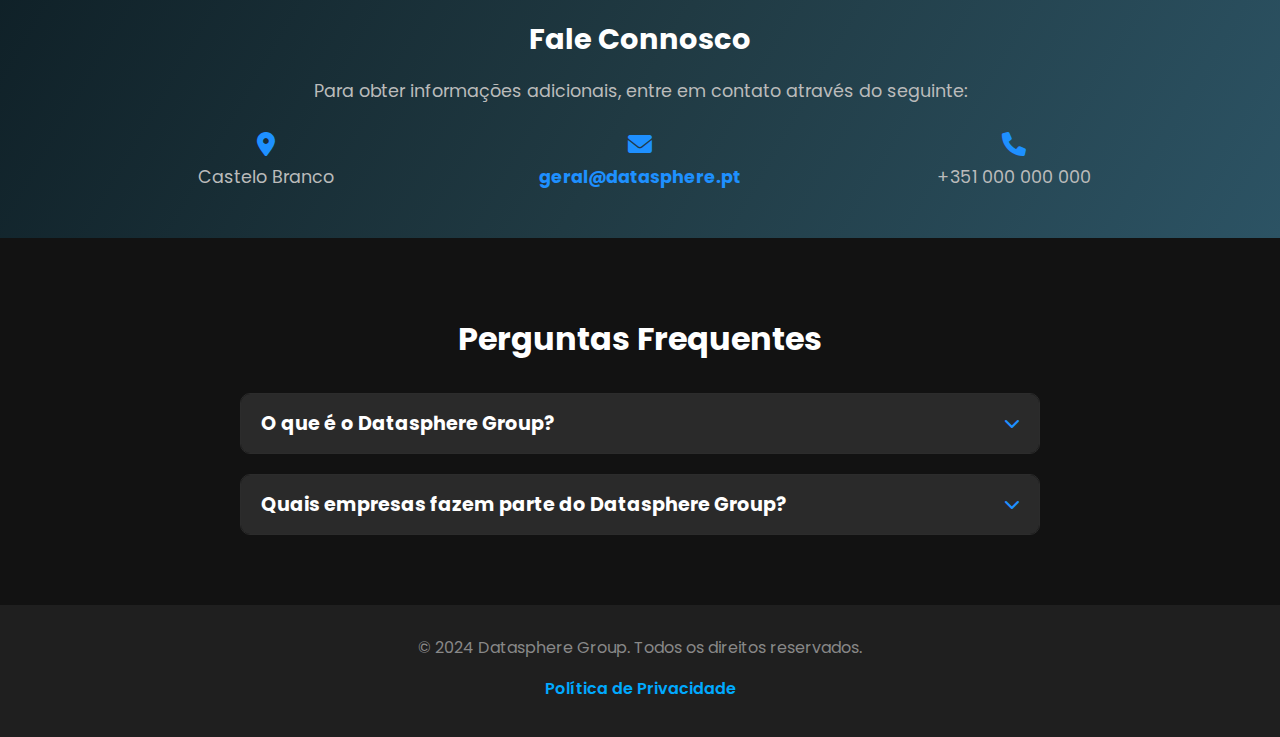
==== commit ee846e91: "update contact" ====
--- a/index.html
+++ b/index.html
@@ -126,7 +126,7 @@
     <div class="contact-info">
       <div class="contact-item left">
         <i class="fa-sharp fa-solid fa-location-dot"></i> <!-- Ícone de endereço -->
-        <p>Rua Exemplo, 123, Lisboa</p>
+        <p>Castelo Branco</p>
       </div>
   
       <div class="contact-item center">
@@ -136,7 +136,7 @@
   
       <div class="contact-item right">
         <i class="fa-sharp fa-solid fa-phone"></i> <!-- Ícone de telefone -->
-        <p>+351 912 345 678</p>
+        <p>+351 000 000 000</p>
       </div>
     </div>
   </section>
--- a/src/style.css
+++ b/src/style.css
@@ -189,14 +189,16 @@
   align-items: flex-start;
   gap: 10px;
   flex-wrap: wrap;
-  margin: 0; /* Garantir que não haja margens externas inesperadas */
+  margin: 0;
+  /* Garantir que não haja margens externas inesperadas */
 }
 
 /* Ajustando o alinhamento de cada item "founder" */
 .founder {
   text-align: center;
   max-width: 250px;
-  margin: 10px; /* Garantir que todos os itens tenham a mesma margem */
+  margin: 10px;
+  /* Garantir que todos os itens tenham a mesma margem */
   display: flex;
   flex-direction: column;
   justify-content: flex-start;
@@ -210,7 +212,8 @@
   height: 150px;
   border-radius: 50%;
   object-fit: cover;
-  margin-bottom: 15px; /* Espaçamento entre a imagem e o nome/descrição */
+  margin-bottom: 15px;
+  /* Espaçamento entre a imagem e o nome/descrição */
 }
 
 /* Descrição do fundador */
@@ -254,6 +257,79 @@
 .contacto a:hover {
   text-decoration: underline;
   color: #0044cc;
+}
+
+/* Estilos para os itens de contato */
+.contact-info {
+  display: flex;
+  justify-content: space-evenly; /* Distribui o espaço igualmente entre os itens */
+  align-items: center;
+  gap: 20px; /* Espaçamento entre os itens */
+  margin-top: 20px; /* Diminui o espaço entre o título e os itens de contato */
+}
+
+.contact-item {
+  text-align: center;
+  padding: 8px; /* Reduz o padding para diminuir a distância */
+  flex: 1;
+  max-width: 200px; /* Limita a largura máxima de cada item */
+  display: flex;
+  flex-direction: column; /* Coloca o ícone e o texto em uma coluna */
+  justify-content: center; /* Alinha os itens ao longo do eixo vertical */
+  align-items: center; /* Alinha os itens ao longo do eixo horizontal */
+}
+
+.contact-item i {
+  font-size: 24px; /* Reduz o tamanho dos ícones */
+  color: #1e90ff;
+  margin-bottom: 8px; /* Diminui o espaço abaixo do ícone */
+}
+
+.contact-item p {
+  font-size: 1.1rem;
+  color: #bbb;
+  margin: 0; /* Remove a margem entre o ícone e o texto */
+}
+
+.contact-item a {
+  color: #1e90ff;
+  text-decoration: none;
+}
+
+.contact-item a:hover {
+  text-decoration: underline;
+  color: #0044cc;
+}
+
+/* Alinhamentos específicos */
+.left {
+  text-align: left;
+}
+
+.center {
+  text-align: center;
+}
+
+.right {
+  text-align: right;
+}
+
+/* Responsividade para a seção de contato */
+@media (max-width: 768px) {
+  .contact-info {
+    flex-direction: column;
+    align-items: center;
+    gap: 15px; /* Ajusta o espaçamento entre os itens em dispositivos móveis */
+  }
+
+  .contact-item {
+    margin-bottom: 10px; /* Menos espaço entre os itens no mobile */
+    padding: 6px; /* Reduz ainda mais o padding */
+  }
+
+  .contact-item i {
+    font-size: 28px; /* Ajusta o tamanho do ícone no mobile */
+  }
 }
 
 /* Rodapé */
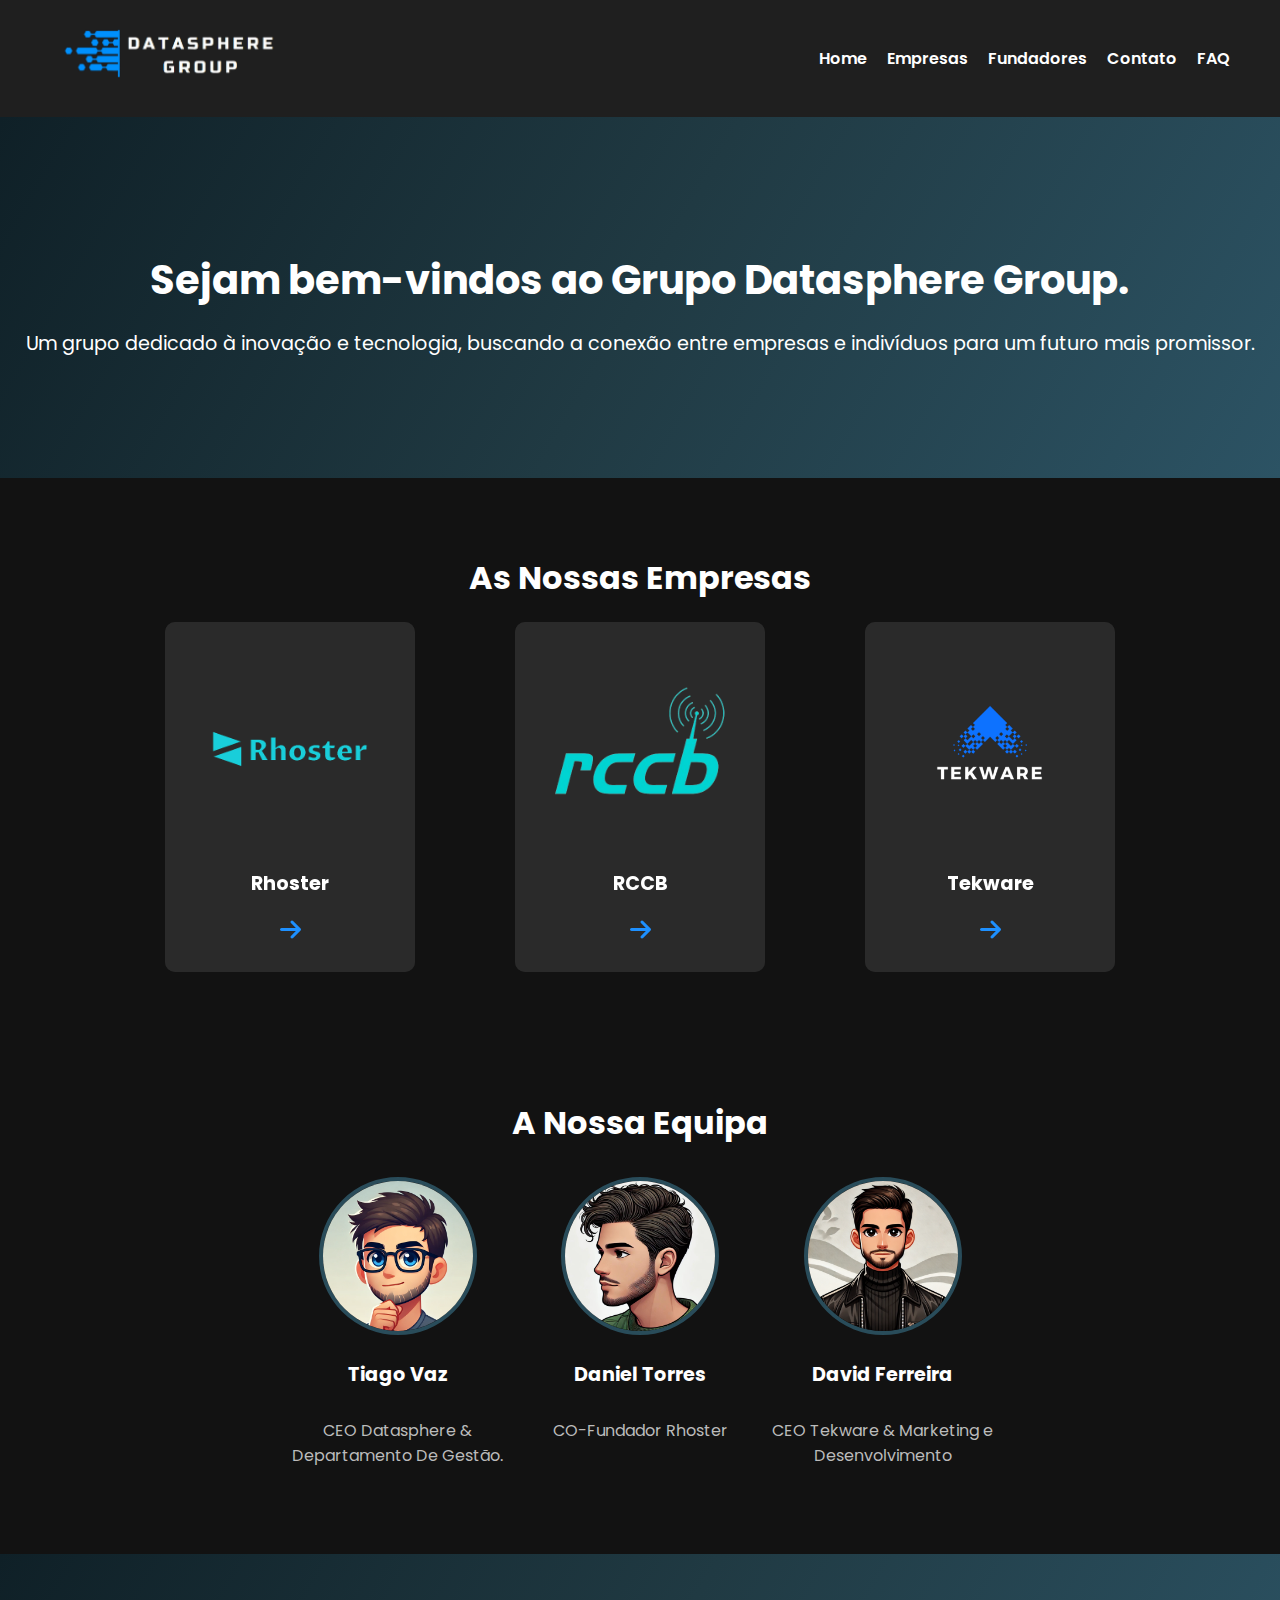
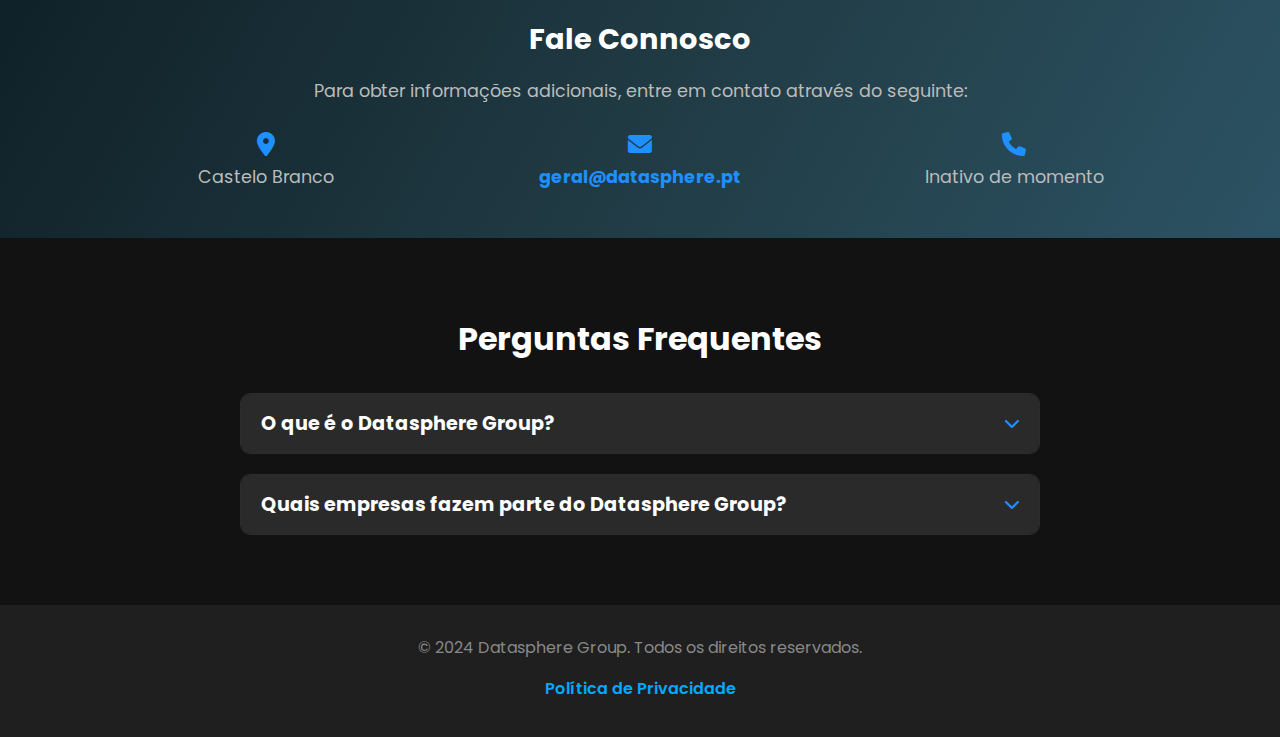
==== commit e26f9ee1: "Update index.html" ====
--- a/index.html
+++ b/index.html
@@ -136,7 +136,7 @@
   
       <div class="contact-item right">
         <i class="fa-sharp fa-solid fa-phone"></i> <!-- Ícone de telefone -->
-        <p>+351 000 000 000</p>
+        <p>Inativo de momento</p>
       </div>
     </div>
   </section>
